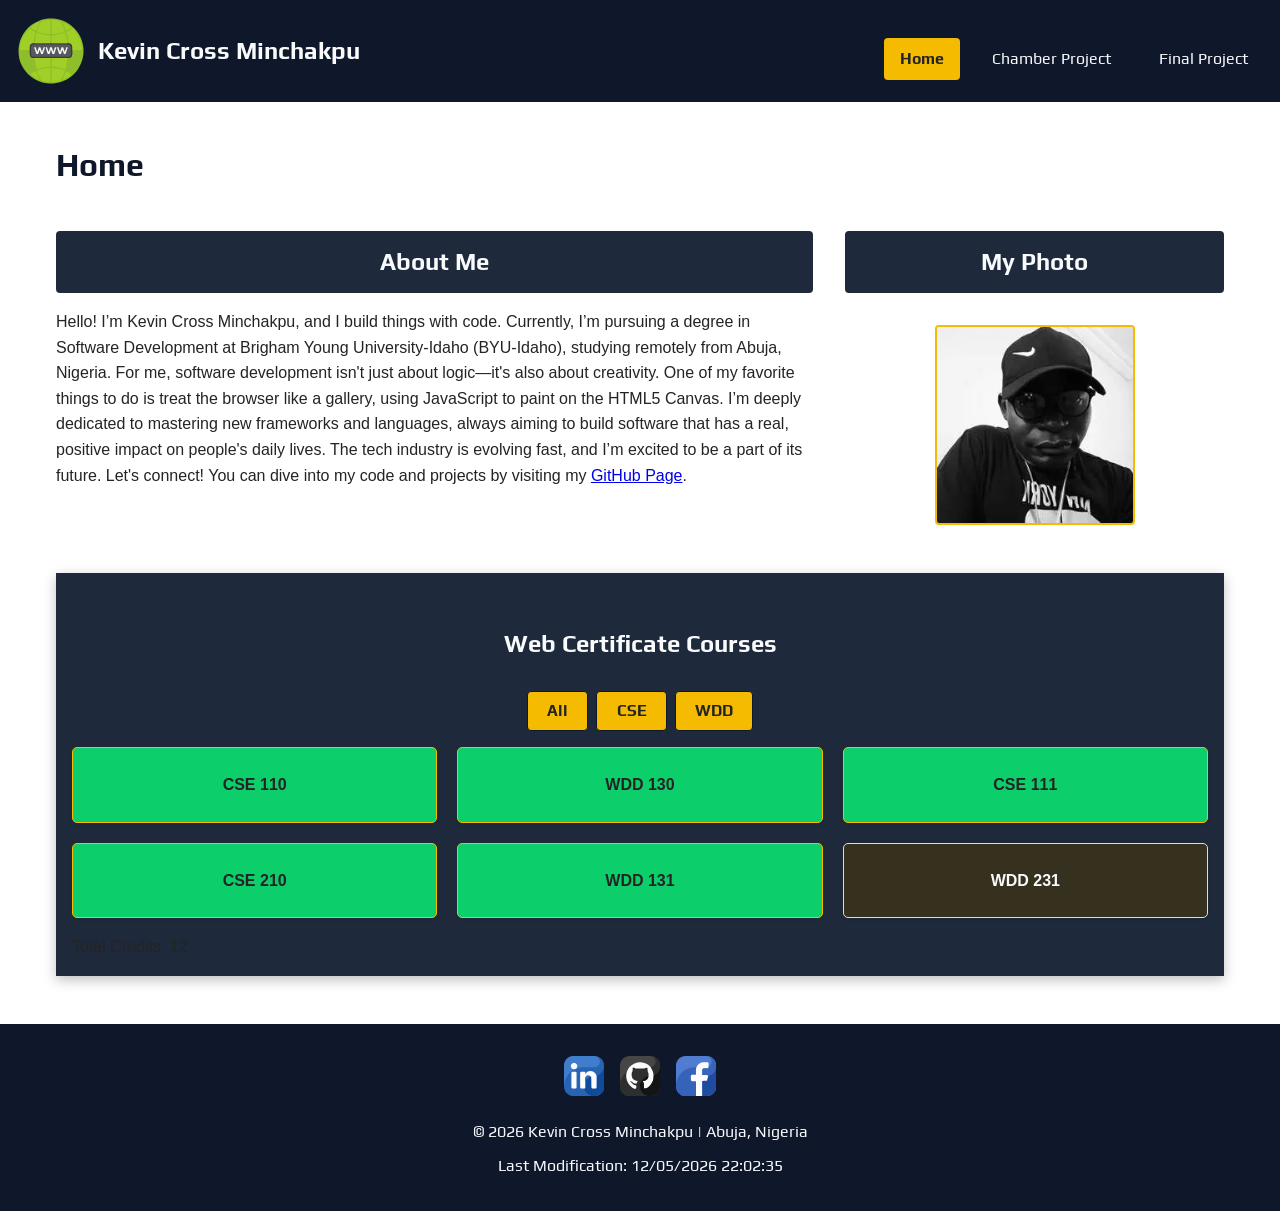
==== index.html @ 6ffdac2b "update" ====
<!DOCTYPE html>
<html lang="en">
<head>

<meta charset="UTF-8">
<meta name="viewport" content="width=device-width, initial-scale=1.0">

<title>Kevin Cross Minchakpu | WDD231 Home</title>
<meta name="description" content="Homepage for the WDD231 Frontend Web Development course featuring student projects, web design assignments, and learning resources.">
<meta name="author" content="Kevin Cross Minchakpu">

<link rel="stylesheet" href="styles/normalize.css">
<link rel="stylesheet" href="styles/small.css">
<link rel="stylesheet" href="styles/larger.css">

<!--Google Fonts-->
<link rel="preconnect" href="https://fonts.googleapis.com">
<link rel="preconnect" href="https://fonts.gstatic.com" crossorigin>
<link href="https://fonts.googleapis.com/css2?family=Play:wght@400;700&family=Pliant:ital,wght@0,100..900;1,100..900&display=swap" rel="stylesheet">

<!--JavaScripts-->
<script src="scripts/navigation.js" defer></script>
<script src="scripts/date.js" defer></script>
<script src="scripts/course.js" defer></script>

</head>

<body>
<!--Header-->
<header class="site-header">
  <div class="header-top">
    <div class="logo">
      <img src="images/logo.svg" alt="site logo" class="logo-icon">
      <span>Kevin Cross Minchakpu</span>
      <button type="button" id="menu">☰</button>
    </div>
    </div>

  <nav class="main-nav">
    <ul class="navigation">
      <li><a href="index.html" class="active">Home</a></li>
      <li><a href="#">Chamber Project</a></li>
      <li><a href="#">Final Project</a></li>
    </ul>
  </nav>
</header>

<!--Main Section-->
<main>
  <h1>Home</h1>
  <div class="top-container">
    <section class="about">
      <h2>About Me</h2>
      <p>
       Hello! I’m Kevin Cross Minchakpu, and I build things with code. Currently, I’m pursuing a degree in Software Development at Brigham Young University-Idaho (BYU-Idaho), studying remotely from Abuja, Nigeria. For me, software development isn't just about logic—it's also about creativity. One of my favorite things to do is treat the browser like a gallery, using JavaScript to paint on the HTML5 Canvas.

        I’m deeply dedicated to mastering new frameworks and languages, always aiming to build software that has a real, positive impact on people's daily lives. The tech industry is evolving fast, and I’m excited to be a part of its future.

        Let's connect! You can dive into my code and projects by visiting my <a href="https://kminchakpu.github.io/wdd231/">GitHub Page</a>.
       
      </p>
    </section>
<section class="photo">
  <h2>My Photo</h2>
  <div class="image-placeholder">
    <img src="images/kevin.webp" alt="Kevin Cross Minchakpu photo" width="140">
  </div>
</section>
  </div>

  <section class="courses">
    <h2>Web Certificate Courses</h2>
    <div class="buttons">
      <button type="button" id="btn-all">All</button>
      <button type="button" id="btn-cse">CSE</button>
      <button type="button" id="btn-wdd">WDD</button>
    </div>
    <div id="course-container"></div>
    <p>Total Credits: <span id="total-credits"></span></p>
  </section>
</main>

<!--Footer-->
<footer>
  <div class="social">
    <a href="https://linkedin.com">
  <img src="images/linkedin.svg" alt="LinkedIn social media icon" width="40"></a>
    <a href="https://github.com">
  <img src="images/github.svg" alt="GitHub developer profile icon" width="40"></a>
    <a href="https://facebook.com">
  <img src="images/facebook.svg" alt="Facebook social media icon" width="40"></a>
  </div>
  <p>
    © <span id="year"></span> Kevin Cross Minchakpu | Abuja, Nigeria
  </p>
  <p id="lastModified"></p>
</footer>

</body>
</html>
---- styles/small.css ----
:root {
    --primary: #0F172A;
    --surface: #1e293b;
    --accent: #F5BB00;
    --text: #F8FAFC;
    --dark-text: #242424;
    --khaki: #36311F;
    --radius: 4px;
    --nav-font: "Play", sans-serif;
    --heading-font: "Play", sans-serif;
    --body-font: "Arial", sans-serif;
    --shadow: 0 4px 12px rgba(0, 0, 0, .25);
}

* {
  box-sizing: border-box;
  margin: 0;
  padding: 0;
}

:root {
    --primary: #0F172A;
    --surface: #1E293B;
    --accent: #F5BB00;
    --text: #F8FAFC;
    --dark-text: #242424;
    --radius: 4px;
    --nav-font: "Play", sans-serif;
    --heading-font: "Play", sans-serif;
    --body-font: "Arial", sans-serif;
    --shadow: 0 4px 12px rgba(0, 0, 0, .25);
}

body {
  font-family: var(--body-font);
  line-height: 1.6;
  color: var(--dark-text); 
}

/* --- Header & Logo --- */
.site-header {
  background-color: var(--primary); 
  color: var(--text); 
  padding: 1rem; 
  display: flex;
  flex-wrap: wrap;
  align-items: center; 
  justify-content: space-between;
}

.logo {
  display: flex;
  align-items: center;
  gap: 0.75rem;
  order: 1;
  flex: 1; 
  min-width: 0; 
}

.logo span {
  font-family: var(--heading-font);
  font-size: 1.25rem; 
  color: var(--text); 
  font-weight: 700;
  overflow: hidden;
  text-overflow: ellipsis; 
  white-space: nowrap;
}

.logo-icon {
  width: 50px; 
  height: auto;
  flex-shrink: 0; 
}

/* --- Navigation --- */
#menu {
  font-size: 1.5rem;
  background: none;
  border: none;
  color: var(--text); 
  cursor: pointer;
  order: 2; 
  padding: 0.5rem;
  flex-shrink: 0; 
  margin-left: 20px;
}

.main-nav {
  width: 100%;
  margin-top: 1rem;
  font-family: var(--nav-font); 
  order: 3; 
}

.navigation {
  list-style: none;
  display: none; 
  flex-direction: column;
  padding: 0;
}

.navigation.show {
  display: flex; 
}

.navigation li a {
  display: block;
  color: var(--text); 
  text-decoration: none;
  padding: 1rem; 
  text-align: left; 
  background-color: rgba(0, 0, 0, 0.1);
  border-bottom: 1px solid rgba(255, 255, 255, 0.1);
}

.navigation li a.active {
  color: var(--accent); 
  font-weight: bold;
}

/* --- Main Content --- */
main {
  padding: 1rem; 
  max-width: 100%;
}

h1 {
  font-family: var(--heading-font);
  margin-bottom: 1rem;
  color: var(--primary); 
}

h2 {
  font-family: var(--heading-font);
  background-color: var(--surface); 
  color: var(--text);          
  text-align: center;                    
  padding: 0.75rem;                     
  margin-top: 1.5rem;                    
  margin-bottom: 1rem;                   
  border-radius: var(--radius);                
}

.top-container {
  display: flex;
  flex-direction: column; 
  gap: 1.5rem;
}

.about p {
  margin-bottom: 1rem;
}

.image-placeholder {
  display: flex;
  justify-content: center; 
  padding: 1rem 0;
}

.photo img {
  border: 2px solid var(--accent); 
  border-radius: var(--radius); 
  height: auto; 
  max-width: 200px; 
}

/* --- Courses Section --- */
.courses {
  margin-top: 2rem;
  background-color: var(--surface); 
  padding: 1rem;
  box-shadow: var(--shadow); 
}

.buttons {
  display: flex;
  justify-content: center;
  gap: 0.5rem;
  margin-bottom: 1rem;
}

.buttons button {
  padding: 0.6rem 1.2rem;
  border: 1px solid var(--primary); 
  background-color: var(--accent); 
  color: var(--dark-text);
  font-weight: bold;
  font-family: var(--nav-font);
  border-radius: 4px;
  cursor: pointer;
  transition: 0.3s;
}

.buttons button:hover, .buttons button.active {
  background-color: var(--text); 
  color: var(--dark-text);
  border-color: var(--accent);
}

#course-container {
  display: grid;
  grid-template-columns: 1fr; 
  gap: 10px;
  margin-bottom: 1rem;
}

/* Course cards */
.course-card {
  padding: 1rem;
  background-color: var(--khaki); 
  color: var(--text); 
  border-left: 5px solid var(--accent); 
  border-radius: 4px;
  box-shadow: 0 2px 4px rgba(0,0,0,0.05);
}

/* --- Footer --- */
footer {
  background-color: var(--primary); 
  color: var(--text); 
  text-align: center;
  padding: 2rem 1rem;
  margin-top: 2rem;
  font-family: var(--nav-font);
}

.social {
  display: flex;
  justify-content: center;
  gap: 1rem;
  margin-bottom: 1rem;
}

.social img {
  transition: transform 0.2s;
}

.social img:hover {
  transform: scale(1.1);
}

footer p {
  font-size: 1rem;
  margin-top: 0.5rem;
}
---- styles/larger.css ----
/* Media Query for Tablet and Desktop Views */
@media screen and (min-width: 640px) {
    .site-header {
    display: flex;
    align-items: center;
    justify-content: flex-start; 
  }

  .logo span {
    font-size: 1.5rem;  
}

.logo-icon {
  width: 70px; 
  height: auto;
  flex-shrink: 0; 
}

  .main-nav {
    width: auto; 
    margin-left: auto; 
  }

  /* --- Navigation --- */
  #menu {
    display: none; 
  }

  .navigation {
    display: flex; 
    flex-direction: row;
    background: none;
    gap: 1rem;
  }

  .navigation li a {
    border: none;
    background: none;
    padding: 0.5rem 1rem;
    transition: color 0.3s;
  }

.navigation li a.active {
  background-color: var(--accent); 
  color: var(--dark-text);       
  border-radius: 4px;               
  font-weight: 700;                 
  padding: 0.5rem 1rem;
} 

.navigation li a:not(.active):hover {
  color: #ffd700; 
  text-decoration: none;
}

h2 {  
  border-radius: var(--radius);                
}


  /* --- Main Layout --- */
  .top-container {
    flex-direction: row; 
    align-items: flex-start;
    justify-content: space-between;
    gap: 2rem;
  }

  .about {
    flex: 2; 
  }

  .photo {
    flex: 1; 
    text-align: right;
  }

  .photo img {
    width: 200px; 
  }

  /* --- Course Grid --- */
  #course-container {
    grid-template-columns: repeat(2, 1fr); 
    gap: 20px;
  }
}

/* Extra Large Screens (Desktop) */
@media screen and (min-width: 960px) {
  main {
    max-width: 1200px;
    margin: 0 auto; 
  }

  #course-container {
    grid-template-columns: repeat(3, 1fr); 
  }

  .course-card {
  background-color: var(--khaki);
  border: 1px solid #ddd;
  padding: 1.5rem;
  border-radius: 5px;
  text-align: center;
  transition: transform 0.2s, box-shadow 0.2s;
}

.course-card:hover {
  transform: translateY(-5px);
  box-shadow: 0 5px 15px rgba(0,0,0,0.1);
}

/* Style for completed vs non-completed courses */
.course-card.completed {
  background-color: #0CCE6B; 
  border-color: var(--accent);
  color: var(--dark-text);
}
}
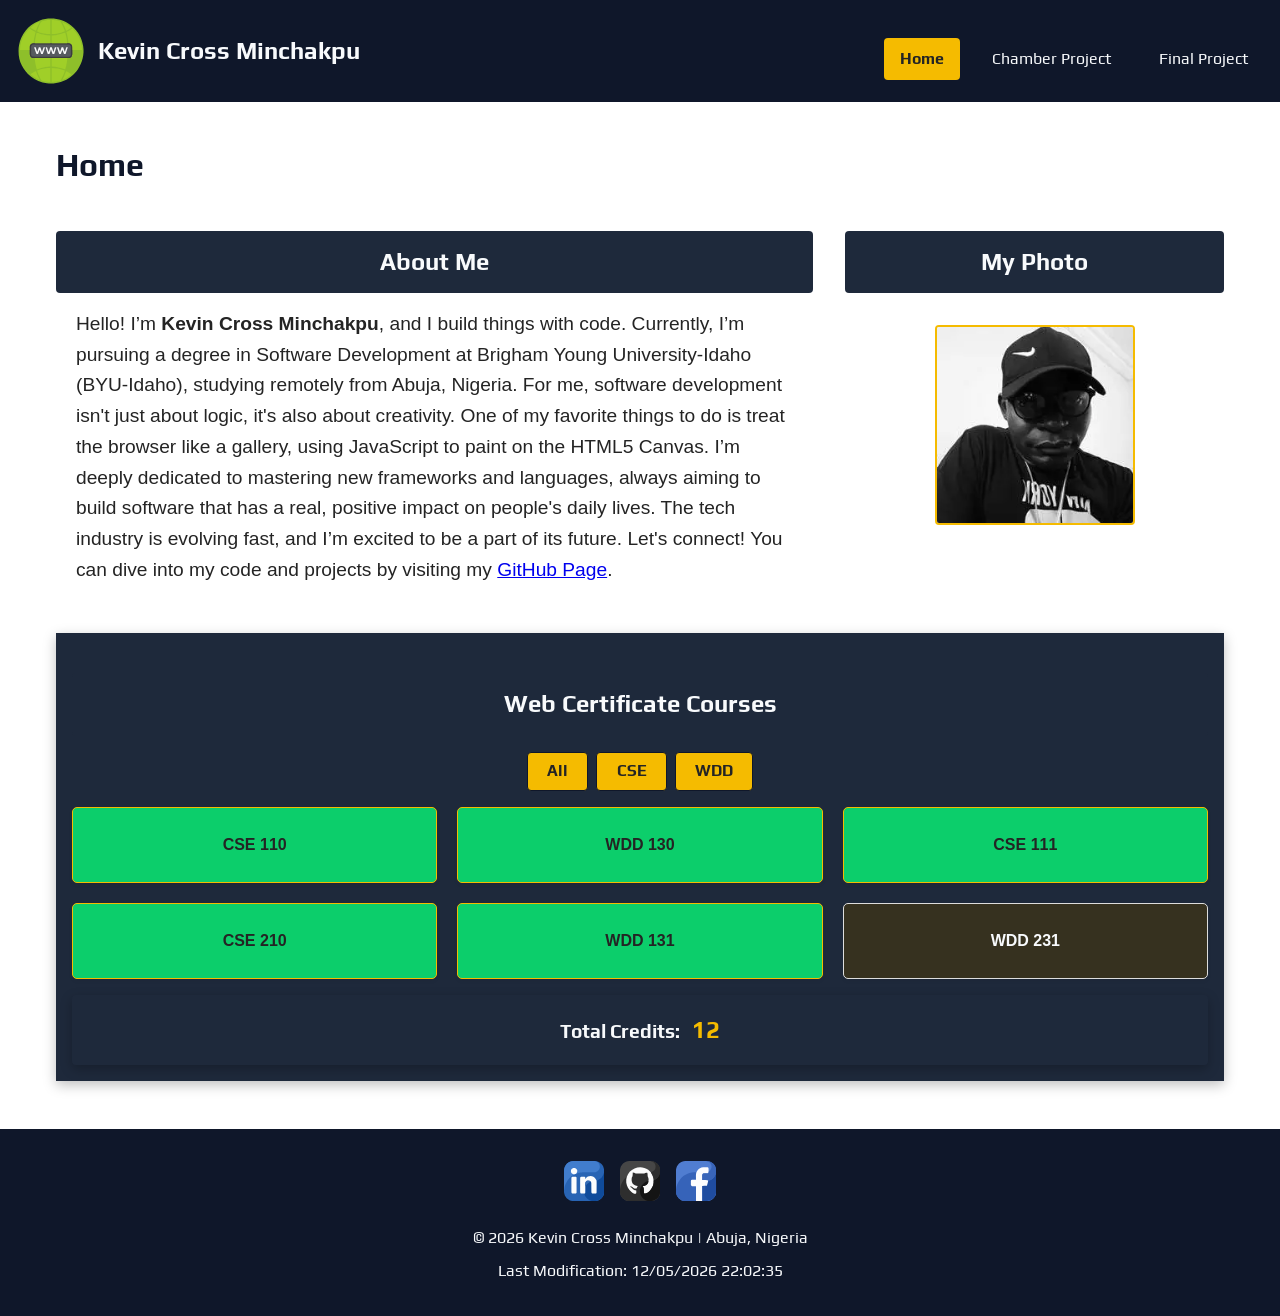
==== commit b01a68a8: "update" ====
--- a/index.html
+++ b/index.html
@@ -52,7 +52,7 @@
     <section class="about">
       <h2>About Me</h2>
       <p>
-       Hello! I’m Kevin Cross Minchakpu, and I build things with code. Currently, I’m pursuing a degree in Software Development at Brigham Young University-Idaho (BYU-Idaho), studying remotely from Abuja, Nigeria. For me, software development isn't just about logic—it's also about creativity. One of my favorite things to do is treat the browser like a gallery, using JavaScript to paint on the HTML5 Canvas.
+       Hello! I’m <strong>Kevin Cross Minchakpu</strong>, and I build things with code. Currently, I’m pursuing a degree in Software Development at Brigham Young University-Idaho (BYU-Idaho), studying remotely from Abuja, Nigeria. For me, software development isn't just about logic, it's also about creativity. One of my favorite things to do is treat the browser like a gallery, using JavaScript to paint on the HTML5 Canvas.
 
         I’m deeply dedicated to mastering new frameworks and languages, always aiming to build software that has a real, positive impact on people's daily lives. The tech industry is evolving fast, and I’m excited to be a part of its future.
 
--- a/styles/small.css
+++ b/styles/small.css
@@ -151,6 +151,8 @@
 
 .about p {
   margin-bottom: 1rem;
+  font-size: 1.2rem;
+  padding: 0 20px;
 }
 
 .image-placeholder {
@@ -216,6 +218,27 @@
   box-shadow: 0 2px 4px rgba(0,0,0,0.05);
 }
 
+
+p:has(#total-credits) {
+  font-family: var(--heading-font);
+  font-size: 1.2rem;
+  font-weight: bold;
+  color: var(--text); 
+  background-color: var(--surface); 
+  padding: 1rem;
+  border-radius: var(--radius);
+  margin-top: 1rem;
+  text-align: center;
+  box-shadow: var(--shadow);
+}
+
+
+#total-credits {
+  color: var(--accent);
+  font-size: 1.5rem;
+  margin-left: 0.5rem;
+}
+
 /* --- Footer --- */
 footer {
   background-color: var(--primary); 
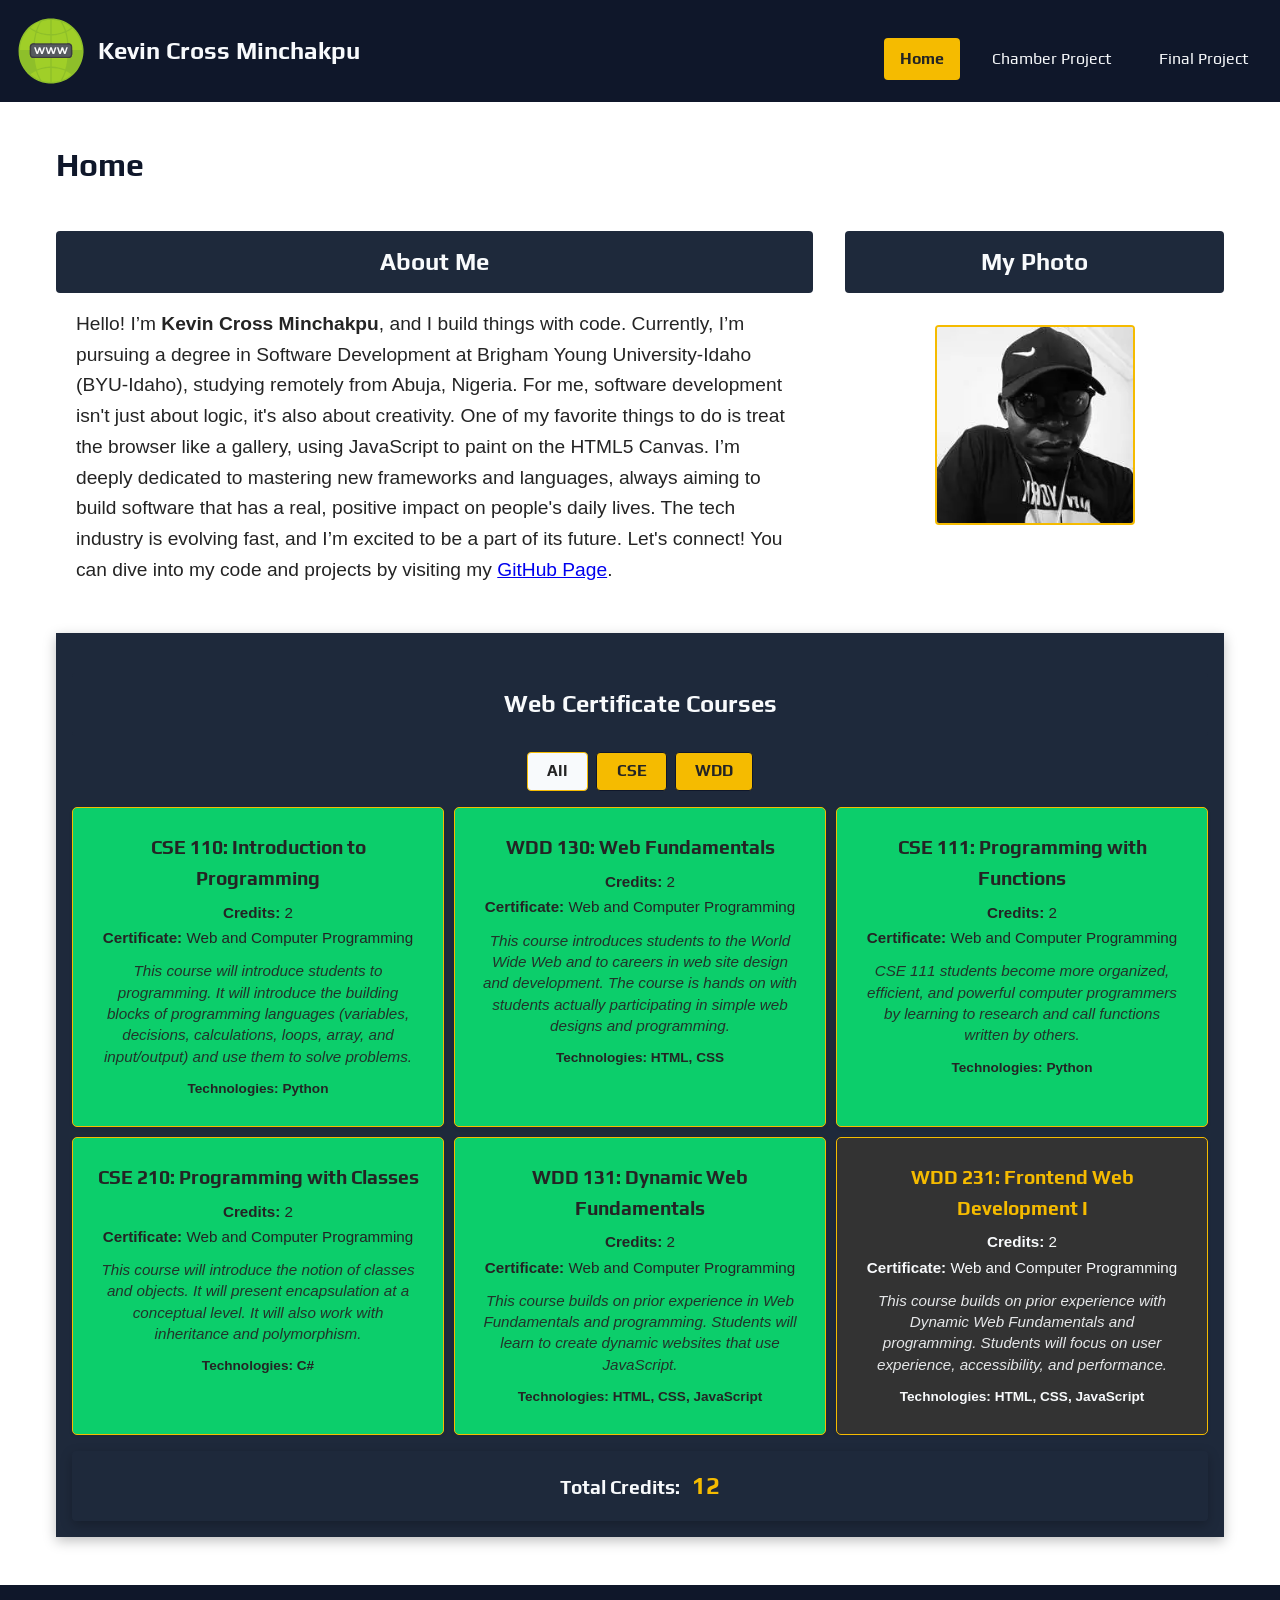
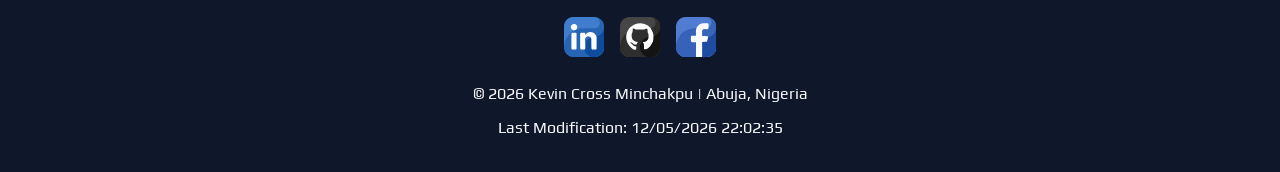
==== commit 35c7b416: "update" ====
--- a/index.html
+++ b/index.html
@@ -63,7 +63,7 @@
 <section class="photo">
   <h2>My Photo</h2>
   <div class="image-placeholder">
-    <img src="images/kevin.webp" alt="Kevin Cross Minchakpu photo" width="140">
+    <img src="images/kevin.webp" alt="Kevin Cross Minchakpu photo">
   </div>
 </section>
   </div>
--- a/styles/small.css
+++ b/styles/small.css
@@ -1,23 +1,3 @@
-
-:root {
-    --primary: #0F172A;
-    --surface: #1e293b;
-    --accent: #F5BB00;
-    --text: #F8FAFC;
-    --dark-text: #242424;
-    --khaki: #36311F;
-    --radius: 4px;
-    --nav-font: "Play", sans-serif;
-    --heading-font: "Play", sans-serif;
-    --body-font: "Arial", sans-serif;
-    --shadow: 0 4px 12px rgba(0, 0, 0, .25);
-}
-
-* {
-  box-sizing: border-box;
-  margin: 0;
-  padding: 0;
-}
 
 :root {
     --primary: #0F172A;
@@ -25,11 +5,18 @@
     --accent: #F5BB00;
     --text: #F8FAFC;
     --dark-text: #242424;
+    --graphite: #333333;
     --radius: 4px;
     --nav-font: "Play", sans-serif;
     --heading-font: "Play", sans-serif;
     --body-font: "Arial", sans-serif;
     --shadow: 0 4px 12px rgba(0, 0, 0, .25);
+}
+
+* {
+  box-sizing: border-box;
+  margin: 0;
+  padding: 0;
 }
 
 body {
@@ -165,7 +152,7 @@
   border: 2px solid var(--accent); 
   border-radius: var(--radius); 
   height: auto; 
-  max-width: 200px; 
+  max-width: 400px; 
 }
 
 /* --- Courses Section --- */
@@ -211,11 +198,17 @@
 /* Course cards */
 .course-card {
   padding: 1rem;
-  background-color: var(--khaki); 
+  background-color: var(--graphite); 
   color: var(--text); 
   border-left: 5px solid var(--accent); 
   border-radius: 4px;
   box-shadow: 0 2px 4px rgba(0,0,0,0.05);
+}
+
+.course-card.completed {
+  background-color: #0CCE6B; 
+  border-color: var(--accent);
+  color: var(--dark-text);
 }
 
 
--- a/styles/larger.css
+++ b/styles/larger.css
@@ -48,9 +48,11 @@
   padding: 0.5rem 1rem;
 } 
 
+
 .navigation li a:not(.active):hover {
-  color: #ffd700; 
+  background-color: #ffd700; 
   text-decoration: none;
+  color: var(--dark-text);
 }
 
 h2 {  
@@ -75,16 +77,57 @@
     text-align: right;
   }
 
-  .photo img {
-    width: 200px; 
-  }
+ .photo img {
+  max-width: 200px; 
+}
 
   /* --- Course Grid --- */
   #course-container {
-    grid-template-columns: repeat(2, 1fr); 
-    gap: 20px;
+    grid-template-columns: repeat(auto-fit, minmax(280px, 1fr));
   }
 }
+
+.course-card {
+  padding: 1rem;
+  background-color: var(--graphite); 
+  color: var(--text);  
+  border-radius: 4px;
+  box-shadow: 0 2px 4px rgba(0,0,0,0.05);
+}
+
+.course-card h3 {
+  font-family: var(--heading-font);
+  color: var(--accent); 
+  margin-top: 0;
+  margin-bottom: 0.5rem;
+  font-size: 1.2rem;
+}
+
+.course-card.completed h3 {
+  font-family: var(--heading-font);
+  color: var(--dark-text); 
+  margin-top: 0;
+  margin-bottom: 0.5rem;
+  font-size: 1.2rem;
+}
+
+.course-card p {
+  margin: 0.25rem 0;
+  font-size: 0.95rem;
+  line-height: 1.4;
+}
+
+.course-card .course-description {
+  font-style: italic;
+  margin: 0.75rem 0;
+  opacity: 0.9;
+}
+
+.course-card .course-tech {
+  font-size: 0.85rem;
+  font-weight: bold;
+}
+
 
 /* Extra Large Screens (Desktop) */
 @media screen and (min-width: 960px) {
@@ -98,8 +141,8 @@
   }
 
   .course-card {
-  background-color: var(--khaki);
-  border: 1px solid #ddd;
+  background-color: var(--graphite);
+  border: 1px solid var(--accent);
   padding: 1.5rem;
   border-radius: 5px;
   text-align: center;
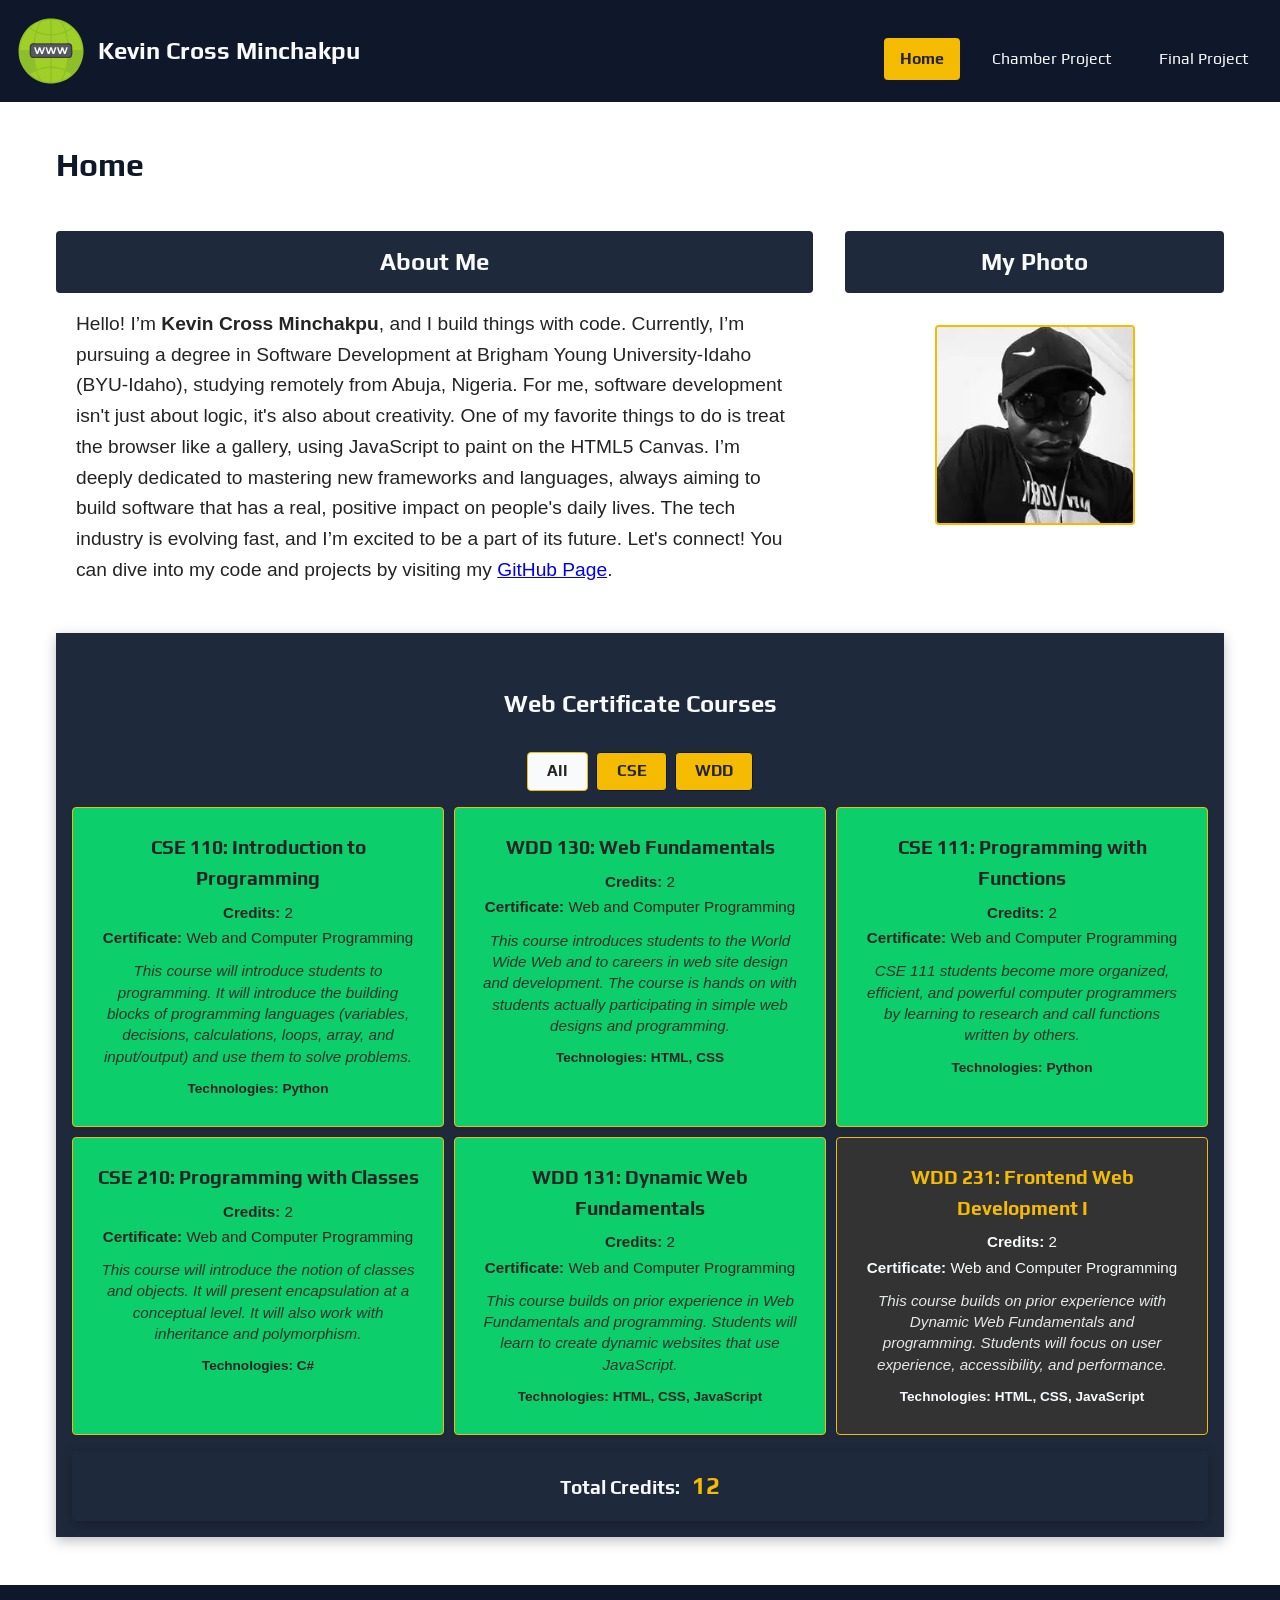
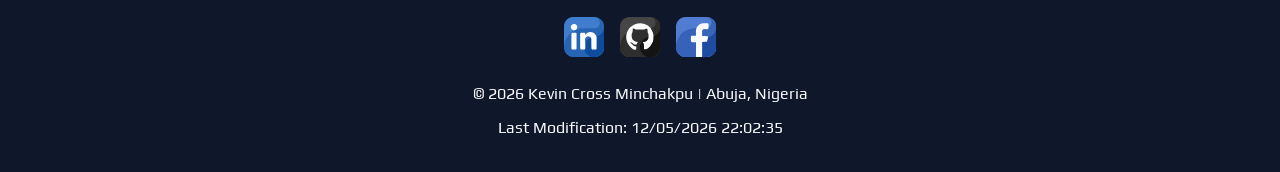
==== commit 989e6f25: "update" ====
--- a/index.html
+++ b/index.html
@@ -2,26 +2,32 @@
 <html lang="en">
 <head>
 
-<meta charset="UTF-8">
-<meta name="viewport" content="width=device-width, initial-scale=1.0">
+    <meta charset="UTF-8">
+    <meta name="viewport" content="width=device-width, initial-scale=1.0">
 
-<title>Kevin Cross Minchakpu | WDD231 Home</title>
-<meta name="description" content="Homepage for the WDD231 Frontend Web Development course featuring student projects, web design assignments, and learning resources.">
-<meta name="author" content="Kevin Cross Minchakpu">
+    <title>Kevin Cross Minchakpu | WDD231 Home</title>
+    <meta name="description" content="Homepage for the WDD231 Frontend Web Development course featuring student projects, web design assignments, and learning resources.">
+    <meta name="author" content="Kevin Cross Minchakpu">
 
-<link rel="stylesheet" href="styles/normalize.css">
-<link rel="stylesheet" href="styles/small.css">
-<link rel="stylesheet" href="styles/larger.css">
+    <meta property="og:title" content="Kevin Cross Minchakpu | WDD231 Home">
+    <meta property="og:description" content="Homepage for the WDD231 Frontend Web Development course featuring student projects, web design assignments, and learning resources.">
+    <meta property="og:image" content="https://kminchakpu.github.io/wdd231/images/logo.svg">
+    <meta property="og:url" content="https://kminchakpu.github.io/wdd231/index.html">
+    <meta property="og:type" content="website">
 
-<!--Google Fonts-->
-<link rel="preconnect" href="https://fonts.googleapis.com">
-<link rel="preconnect" href="https://fonts.gstatic.com" crossorigin>
-<link href="https://fonts.googleapis.com/css2?family=Play:wght@400;700&family=Pliant:ital,wght@0,100..900;1,100..900&display=swap" rel="stylesheet">
+    <link rel="stylesheet" href="styles/normalize.css">
+    <link rel="stylesheet" href="styles/small.css">
+    <link rel="stylesheet" href="styles/larger.css">
 
-<!--JavaScripts-->
-<script src="scripts/navigation.js" defer></script>
-<script src="scripts/date.js" defer></script>
-<script src="scripts/course.js" defer></script>
+    <link rel="icon" href="images/favicon.ico">
+
+    <link rel="preconnect" href="https://fonts.googleapis.com">
+    <link rel="preconnect" href="https://fonts.gstatic.com" crossorigin>
+    <link href="https://fonts.googleapis.com/css2?family=Play:wght@400;700&family=Pliant:ital,wght@0,100..900;1,100..900&display=swap" rel="stylesheet">
+
+    <script src="scripts/navigation.js" defer></script>
+    <script src="scripts/date.js" defer></script>
+    <script src="scripts/course.js" defer></script>
 
 </head>
 
--- a/styles/small.css
+++ b/styles/small.css
@@ -1,16 +1,15 @@
-
 :root {
-    --primary: #0F172A;
-    --surface: #1E293B;
-    --accent: #F5BB00;
-    --text: #F8FAFC;
-    --dark-text: #242424;
-    --graphite: #333333;
-    --radius: 4px;
-    --nav-font: "Play", sans-serif;
-    --heading-font: "Play", sans-serif;
-    --body-font: "Arial", sans-serif;
-    --shadow: 0 4px 12px rgba(0, 0, 0, .25);
+  --primary: #0F172A;
+  --surface: #1E293B;
+  --accent: #F5BB00;
+  --text: #F8FAFC;
+  --dark-text: #242424;
+  --graphite: #333333;
+  --radius: 4px;
+  --nav-font: "Play", sans-serif;
+  --heading-font: "Play", sans-serif;
+  --body-font: "Arial", sans-serif;
+  --shadow: 0 4px 12px rgba(0, 0, 0, .25);
 }
 
 * {
@@ -23,6 +22,15 @@
   font-family: var(--body-font);
   line-height: 1.6;
   color: var(--dark-text); 
+}
+
+/* Shared Typography Groups */
+h1, h2, .logo span, p:has(#total-credits) {
+  font-family: var(--heading-font);
+}
+
+.main-nav, footer, .buttons button {
+  font-family: var(--nav-font);
 }
 
 /* --- Header & Logo --- */
@@ -46,7 +54,6 @@
 }
 
 .logo span {
-  font-family: var(--heading-font);
   font-size: 1.25rem; 
   color: var(--text); 
   font-weight: 700;
@@ -77,7 +84,6 @@
 .main-nav {
   width: 100%;
   margin-top: 1rem;
-  font-family: var(--nav-font); 
   order: 3; 
 }
 
@@ -114,13 +120,11 @@
 }
 
 h1 {
-  font-family: var(--heading-font);
   margin-bottom: 1rem;
   color: var(--primary); 
 }
 
 h2 {
-  font-family: var(--heading-font);
   background-color: var(--surface); 
   color: var(--text);          
   text-align: center;                    
@@ -176,16 +180,14 @@
   background-color: var(--accent); 
   color: var(--dark-text);
   font-weight: bold;
-  font-family: var(--nav-font);
-  border-radius: 4px;
+  border-radius: var(--radius); /* Fixed hardcoded value */
   cursor: pointer;
   transition: 0.3s;
 }
 
 .buttons button:hover, .buttons button.active {
   background-color: var(--text); 
-  color: var(--dark-text);
-  border-color: var(--accent);
+  border-color: var(--accent); /* Removed repeated color rule */
 }
 
 #course-container {
@@ -201,7 +203,7 @@
   background-color: var(--graphite); 
   color: var(--text); 
   border-left: 5px solid var(--accent); 
-  border-radius: 4px;
+  border-radius: var(--radius); /* Fixed hardcoded value */
   box-shadow: 0 2px 4px rgba(0,0,0,0.05);
 }
 
@@ -211,9 +213,7 @@
   color: var(--dark-text);
 }
 
-
 p:has(#total-credits) {
-  font-family: var(--heading-font);
   font-size: 1.2rem;
   font-weight: bold;
   color: var(--text); 
@@ -225,7 +225,6 @@
   box-shadow: var(--shadow);
 }
 
-
 #total-credits {
   color: var(--accent);
   font-size: 1.5rem;
@@ -239,7 +238,6 @@
   text-align: center;
   padding: 2rem 1rem;
   margin-top: 2rem;
-  font-family: var(--nav-font);
 }
 
 .social {
--- a/styles/larger.css
+++ b/styles/larger.css
@@ -1,6 +1,6 @@
 /* Media Query for Tablet and Desktop Views */
 @media screen and (min-width: 640px) {
-    .site-header {
+  .site-header {
     display: flex;
     align-items: center;
     justify-content: flex-start; 
@@ -8,13 +8,13 @@
 
   .logo span {
     font-size: 1.5rem;  
-}
+  }
 
-.logo-icon {
-  width: 70px; 
-  height: auto;
-  flex-shrink: 0; 
-}
+  .logo-icon {
+    width: 70px; 
+    height: auto;
+    flex-shrink: 0; 
+  }
 
   .main-nav {
     width: auto; 
@@ -40,25 +40,18 @@
     transition: color 0.3s;
   }
 
-.navigation li a.active {
-  background-color: var(--accent); 
-  color: var(--dark-text);       
-  border-radius: 4px;               
-  font-weight: 700;                 
-  padding: 0.5rem 1rem;
-} 
+  .navigation li a.active {
+    background-color: var(--accent); 
+    color: var(--dark-text);       
+    border-radius: var(--radius);                
+    font-weight: 700;                                 
+  } 
 
-
-.navigation li a:not(.active):hover {
-  background-color: #ffd700; 
-  text-decoration: none;
-  color: var(--dark-text);
-}
-
-h2 {  
-  border-radius: var(--radius);                
-}
-
+  .navigation li a:not(.active):hover {
+    background-color: #ffd700; 
+    text-decoration: none;
+    color: var(--dark-text);
+  }
 
   /* --- Main Layout --- */
   .top-container {
@@ -77,57 +70,49 @@
     text-align: right;
   }
 
- .photo img {
-  max-width: 200px; 
-}
+  .photo img {
+    max-width: 200px; 
+  }
 
   /* --- Course Grid --- */
   #course-container {
     grid-template-columns: repeat(auto-fit, minmax(280px, 1fr));
   }
+
+  /* h3 properties */
+  .course-card h3,
+  .course-card.completed h3 {
+    font-family: var(--heading-font);
+    margin-top: 0;
+    margin-bottom: 0.5rem;
+    font-size: 1.2rem;
+  }
+
+  .course-card h3 {
+    color: var(--accent); 
+  }
+
+  .course-card.completed h3 {
+    color: var(--dark-text); 
+  }
+
+  .course-card p {
+    margin: 0.25rem 0;
+    font-size: 0.95rem;
+    line-height: 1.4;
+  }
+
+  .course-card .course-description {
+    font-style: italic;
+    margin: 0.75rem 0;
+    opacity: 0.9;
+  }
+
+  .course-card .course-tech {
+    font-size: 0.85rem;
+    font-weight: bold;
+  }
 }
-
-.course-card {
-  padding: 1rem;
-  background-color: var(--graphite); 
-  color: var(--text);  
-  border-radius: 4px;
-  box-shadow: 0 2px 4px rgba(0,0,0,0.05);
-}
-
-.course-card h3 {
-  font-family: var(--heading-font);
-  color: var(--accent); 
-  margin-top: 0;
-  margin-bottom: 0.5rem;
-  font-size: 1.2rem;
-}
-
-.course-card.completed h3 {
-  font-family: var(--heading-font);
-  color: var(--dark-text); 
-  margin-top: 0;
-  margin-bottom: 0.5rem;
-  font-size: 1.2rem;
-}
-
-.course-card p {
-  margin: 0.25rem 0;
-  font-size: 0.95rem;
-  line-height: 1.4;
-}
-
-.course-card .course-description {
-  font-style: italic;
-  margin: 0.75rem 0;
-  opacity: 0.9;
-}
-
-.course-card .course-tech {
-  font-size: 0.85rem;
-  font-weight: bold;
-}
-
 
 /* Extra Large Screens (Desktop) */
 @media screen and (min-width: 960px) {
@@ -141,23 +126,21 @@
   }
 
   .course-card {
-  background-color: var(--graphite);
-  border: 1px solid var(--accent);
-  padding: 1.5rem;
-  border-radius: 5px;
-  text-align: center;
-  transition: transform 0.2s, box-shadow 0.2s;
-}
+    border: 1px solid var(--accent);
+    padding: 1.5rem;
+    border-radius: var(--radius);
+    text-align: center;
+    transition: transform 0.2s, box-shadow 0.2s;
+  }
 
-.course-card:hover {
-  transform: translateY(-5px);
-  box-shadow: 0 5px 15px rgba(0,0,0,0.1);
-}
+  .course-card:hover {
+    transform: translateY(-5px);
+    box-shadow: 0 5px 15px rgba(0,0,0,0.1);
+  }
 
-/* Style for completed vs non-completed courses */
-.course-card.completed {
-  background-color: #0CCE6B; 
-  border-color: var(--accent);
-  color: var(--dark-text);
-}
+  .course-card.completed {
+    background-color: #0CCE6B; 
+    border-color: var(--accent);
+    color: var(--dark-text);
+  }
 }
